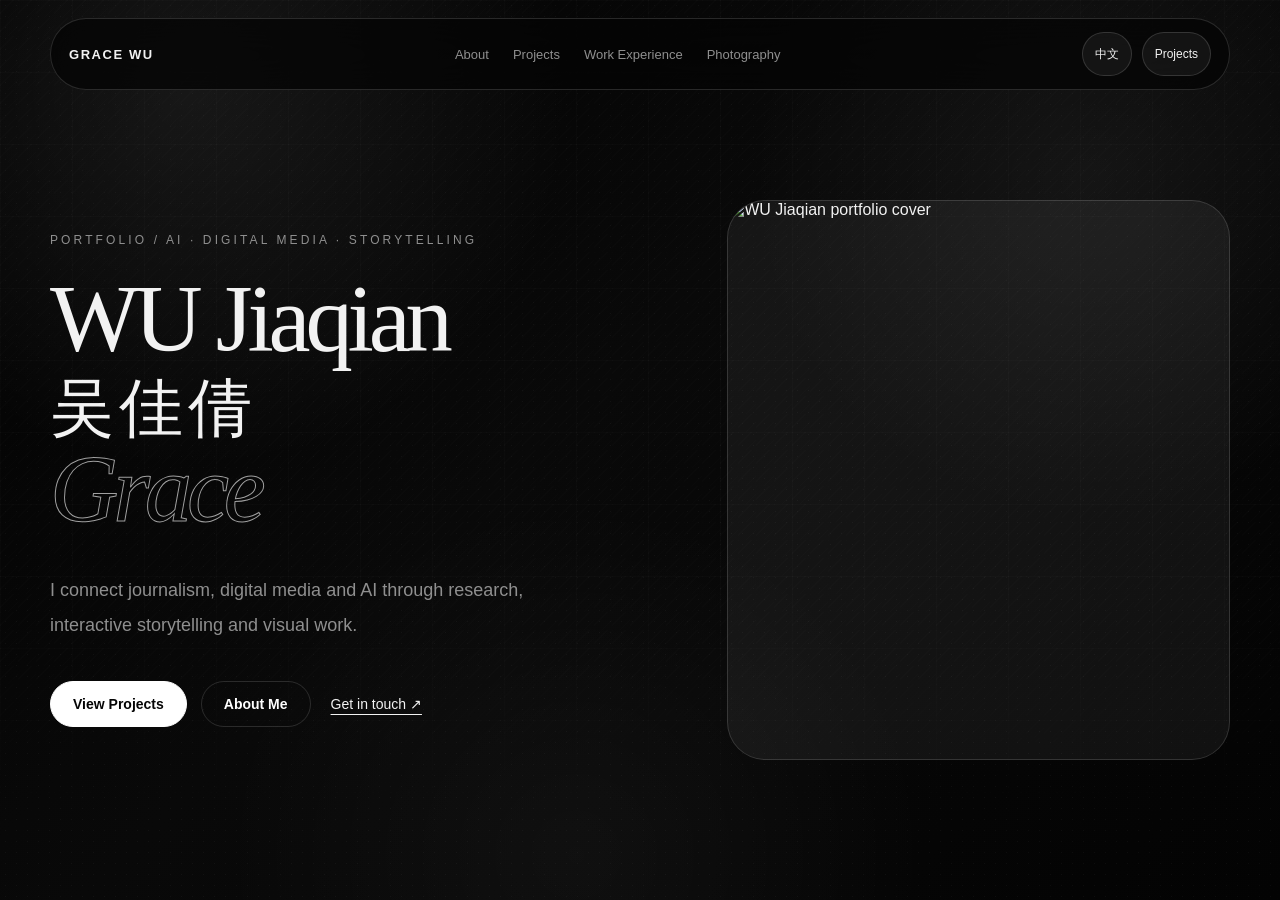
==== index.html @ 97e94408 "Add files via upload" ====
<!DOCTYPE html>
<html lang="en">
<head>
  <meta charset="UTF-8" />
  <meta name="viewport" content="width=device-width, initial-scale=1.0" />
  <title>WU Jiaqian | Home</title>
  <meta name="description" content="WU Jiaqian / Grace Wu — AI, digital media, storytelling and visual work. Home." />
  <link rel="stylesheet" href="style.css" />
</head>

<body data-page-en="Home" data-page-zh="首页">
  <a class="skip-link" href="#main" data-en="Skip to content" data-zh="跳转到正文">Skip to content</a>
  <nav class="navbar" aria-label="Main navigation" data-aria-en="Main navigation" data-aria-zh="主导航">
    <a href="index.html" class="logo">GRACE WU</a>

    <div class="nav-links" id="primaryNav">
      <a href="about.html" data-en="About" data-zh="关于我">About</a>
      <a href="projects.html" data-en="Projects" data-zh="项目">Projects</a>
      <a href="work.html" data-en="Work Experience" data-zh="实习经历">Work Experience</a>
      <a href="photography.html" data-en="Photography" data-zh="摄影作品">Photography</a>
    </div>

    <div class="nav-actions">
      <button class="menu-toggle" type="button" aria-controls="primaryNav" aria-expanded="false" data-en="Menu" data-zh="菜单">Menu</button>
      <button type="button" class="lang-btn">中文</button>
      <a href="projects.html" class="nav-pill" data-en="Projects" data-zh="项目">Projects</a>
    </div>
  </nav>

  <main id="main" tabindex="-1" class="home">
    <div class="container home-layout">
      <div class="home-text reveal">
        <div
          class="home-label"
          data-en="Portfolio / AI · Digital Media · Storytelling"
          data-zh="个人作品集 / AI · 数字媒体 · 叙事"
        >
          Portfolio / AI · Digital Media · Storytelling
        </div>

        <h1 class="home-title">
          <span class="home-name-en">WU Jiaqian</span>
          <span class="home-name-zh">吴佳倩</span>
          <span class="outline">Grace</span>
        </h1>

        <p class="home-desc" data-en="I connect journalism, digital media and AI through research, interactive storytelling and visual work." data-zh="从新闻传播出发，我通过研究、互动叙事与视觉创作，探索数字媒体与 AI 的连接。">I connect journalism, digital media and AI through research, interactive storytelling and visual work.</p>

        <div class="home-actions">
          <a href="projects.html" class="btn btn-primary" data-en="View Projects" data-zh="查看项目">View Projects</a>
          <a href="about.html" class="btn btn-secondary" data-en="About Me" data-zh="关于我">About Me</a>
          <a href="mailto:jiaqian021111@163.com" class="home-contact" data-en="Get in touch ↗" data-zh="联系我 ↗">Get in touch ↗</a>
        </div>
      </div>

      <div class="home-image reveal delay-1">
        <img width="1441" height="1080" decoding="async" fetchpriority="high" src="Personal Website/插图/人1.jpg" alt="WU Jiaqian portfolio cover" />

        <!-- 如果要换成视频封面，删除上面的 img，使用下面这一行：
        <video src="videos/home-cover.mp4" autoplay muted loop playsinline></video>
        -->
      </div>
    </div>
  </main>

  <script src="script.js"></script>
</body>
</html>
---- style.css ----
:root {
  --bg: #050505;
  --bg-soft: #0c0c0c;
  --card: rgba(255, 255, 255, 0.055);
  --card-hover: rgba(255, 255, 255, 0.095);
  --text: #f2f2f2;
  --muted: #8f8f8f;
  --line: rgba(255, 255, 255, 0.14);
  --white: #ffffff;
  --black: #050505;
  --radius: 28px;
}

* {
  margin: 0;
  padding: 0;
  box-sizing: border-box;
}

html {
  scroll-behavior: smooth;
}

body {
  font-family: Inter, -apple-system, BlinkMacSystemFont, "Segoe UI", Arial, sans-serif;
  background:
    radial-gradient(circle at 15% 10%, rgba(255, 255, 255, 0.08), transparent 28%),
    radial-gradient(circle at 85% 20%, rgba(255, 255, 255, 0.055), transparent 26%),
    radial-gradient(circle at 45% 95%, rgba(255, 255, 255, 0.04), transparent 32%),
    linear-gradient(135deg, #020202 0%, #090909 45%, #030303 100%);
  color: var(--text);
  overflow-x: hidden;
}

body::before {
  content: "";
  position: fixed;
  inset: 0;
  z-index: -2;
  pointer-events: none;
  background:
    linear-gradient(rgba(255,255,255,0.024) 1px, transparent 1px),
    linear-gradient(90deg, rgba(255,255,255,0.022) 1px, transparent 1px),
    repeating-linear-gradient(135deg, rgba(255,255,255,0.018) 0 1px, transparent 1px 9px);
  background-size: 72px 72px, 72px 72px, 18px 18px;
  opacity: 0.75;
  mask-image: linear-gradient(to bottom, black 0%, black 65%, transparent 100%);
}

body::after {
  content: "";
  position: fixed;
  inset: 0;
  z-index: -1;
  pointer-events: none;
  opacity: 0.42;
  background-image:
    radial-gradient(rgba(255,255,255,0.18) 0.55px, transparent 0.55px),
    radial-gradient(rgba(255,255,255,0.08) 0.8px, transparent 0.8px);
  background-size: 4px 4px, 11px 11px;
  mix-blend-mode: screen;
}

a {
  color: inherit;
  text-decoration: none;
}

button {
  font-family: inherit;
}

img,
video,
iframe {
  max-width: 100%;
  display: block;
}

.container {
  width: min(1180px, calc(100% - 40px));
  margin: 0 auto;
}

/* ---------- NAV ---------- */

.navbar {
  position: fixed;
  top: 18px;
  left: 50%;
  transform: translateX(-50%);
  width: min(1180px, calc(100% - 40px));
  z-index: 999;
  padding: 13px 18px;
  border: 1px solid var(--line);
  border-radius: 999px;
  background: rgba(5,5,5,0.74);
  backdrop-filter: blur(22px);
  display: flex;
  justify-content: space-between;
  align-items: center;
}

.logo {
  font-size: 13px;
  font-weight: 800;
  letter-spacing: 0.12em;
}

.nav-links {
  display: flex;
  gap: 24px;
  color: var(--muted);
  font-size: 13px;
}

.nav-links a {
  transition: color 0.25s ease;
}

.nav-links a:hover,
.nav-links a.active {
  color: var(--text);
}

.nav-actions {
  display: flex;
  gap: 10px;
  align-items: center;
}

.lang-btn,
.nav-pill {
  border: 1px solid var(--line);
  background: rgba(255,255,255,0.055);
  color: var(--text);
  border-radius: 999px;
  padding: 8px 12px;
  font-size: 12px;
  cursor: pointer;
  transition: all 0.25s ease;
}

.lang-btn:hover,
.nav-pill:hover {
  background: var(--white);
  color: var(--black);
}

/* ---------- HOME ---------- */

.home {
  min-height: 100vh;
  position: relative;
  display: grid;
  align-items: center;
  overflow: hidden;
}

.home-layout {
  display: grid;
  grid-template-columns: minmax(0, 1fr) minmax(360px, 0.82fr);
  gap: 64px;
  align-items: center;
  padding-top: 120px;
}

.home-text {
  position: relative;
  z-index: 2;
}

.home-label {
  color: var(--muted);
  font-size: 12px;
  letter-spacing: 0.26em;
  text-transform: uppercase;
  margin-bottom: 28px;
}

.home-title {
  font-family: Georgia, "Times New Roman", serif;
  font-size: clamp(58px, 9vw, 124px);
  line-height: 0.95;
  letter-spacing: -0.055em;
  font-weight: 400;
  margin-bottom: 38px;
}

.home-title span {
  display: block;
}

.home-name-en {
  white-space: nowrap;
}

.home-name-zh {
  font-family: "Songti SC", "Noto Serif SC", Georgia, serif;
  font-size: clamp(34px, 5vw, 72px);
  letter-spacing: 0.08em;
  margin-top: 14px;
  color: var(--text);
}

.home-title .outline {
  color: transparent;
  -webkit-text-stroke: 1px rgba(255,255,255,0.62);
  font-style: italic;
  margin-top: 6px;
}

.home-desc {
  max-width: 640px;
  color: var(--muted);
  line-height: 1.95;
  font-size: 17px;
  margin-bottom: 38px;
}

.home-actions {
  display: flex;
  flex-wrap: wrap;
  gap: 14px;
}

.btn {
  display: inline-flex;
  align-items: center;
  justify-content: center;
  border-radius: 999px;
  padding: 14px 22px;
  border: 1px solid var(--line);
  font-weight: 650;
  font-size: 14px;
  cursor: pointer;
  transition: all 0.25s ease;
}

.btn-primary {
  background: var(--white);
  color: var(--black);
  border-color: var(--white);
}

.btn-secondary {
  background: transparent;
  color: var(--white);
}

.btn:hover {
  transform: translateY(-3px);
  box-shadow: 0 20px 60px rgba(255,255,255,0.11);
}

.home-image {
  position: relative;
  height: 560px;
  border-radius: 38px;
  border: 1px solid var(--line);
  overflow: hidden;
  background: var(--card);
}

.home-image img,
.home-image video {
  width: 100%;
  height: 100%;
  object-fit: cover;
  filter: none;
  opacity: 1;
}

/* ---------- PAGE COMMON ---------- */

.page {
  padding-top: 150px;
  min-height: 100vh;
}

.page-hero {
  margin-bottom: 42px;
  border-bottom: 1px solid var(--line);
  padding-bottom: 46px;
}

.page-kicker {
  color: var(--muted);
  font-size: 12px;
  letter-spacing: 0.28em;
  text-transform: uppercase;
  margin-bottom: 22px;
}

.page-title {
  font-family: Georgia, "Times New Roman", serif;
  font-size: clamp(42px, 6.5vw, 92px);
  line-height: 1.05;
  letter-spacing: -0.045em;
  font-weight: 400;
  max-width: 980px;
  margin-bottom: 30px;
}

.page-desc {
  max-width: 760px;
  color: var(--muted);
  line-height: 1.95;
  font-size: 16px;
}

/* ---------- PAGE DIRECTORY ---------- */

.page-directory {
  display: grid;
  grid-template-columns: repeat(4, 1fr);
  gap: 14px;
  margin-bottom: 70px;
}

.directory-item {
  position: relative;
  min-height: 118px;
  padding: 20px;
  border: 1px solid var(--line);
  border-radius: 24px;
  background: rgba(255, 255, 255, 0.035);
  overflow: hidden;
  transition: all 0.3s ease;
}

.directory-item::before {
  content: "";
  position: absolute;
  inset: 0;
  background: linear-gradient(135deg, rgba(255,255,255,0.11), transparent);
  opacity: 0;
  transition: opacity 0.3s ease;
}

.directory-item span {
  position: relative;
  z-index: 2;
  display: block;
  color: var(--muted);
  font-size: 12px;
  letter-spacing: 0.16em;
  margin-bottom: 26px;
}

.directory-item strong {
  position: relative;
  z-index: 2;
  font-family: Georgia, "Times New Roman", serif;
  font-weight: 400;
  font-size: 23px;
  line-height: 1.15;
  letter-spacing: -0.02em;
}

.directory-item:hover {
  transform: translateY(-5px);
  background: rgba(255,255,255,0.075);
}

.directory-item:hover::before {
  opacity: 1;
}

.directory-item.active {
  background: var(--white);
  color: var(--black);
  border-color: var(--white);
}

.directory-item.active span {
  color: rgba(0,0,0,0.5);
}

.directory-item.active strong {
  color: var(--black);
}

/* ---------- CARDS ---------- */

.card {
  border: 1px solid var(--line);
  background: linear-gradient(145deg, rgba(255,255,255,0.065), rgba(255,255,255,0.025));
  border-radius: var(--radius);
  padding: 34px;
  transition: all 0.28s ease;
}

.card:hover {
  background: var(--card-hover);
  transform: translateY(-4px);
}

.card h2,
.card h3 {
  font-family: Georgia, "Times New Roman", serif;
  font-weight: 400;
  letter-spacing: -0.025em;
  margin-bottom: 16px;
}

.card p {
  color: var(--muted);
  line-height: 1.95;
  font-size: 15px;
}

/* ---------- ABOUT ---------- */

.about-photo-pair {
  display: grid;
  grid-template-columns: 1fr 1fr;
  gap: 22px;
  margin-bottom: 34px;
}

.portrait-card {
  border: 1px solid var(--line);
  border-radius: var(--radius);
  overflow: hidden;
  min-height: 430px;
  background: var(--card);
}

.portrait-card.tall {
  min-height: 540px;
}

.portrait-card img {
  width: 100%;
  height: 100%;
  min-height: inherit;
  object-fit: cover;
  filter: none;
  opacity: 1;
}

.about-story-card p + p {
  margin-top: 16px;
}

.focus-grid,
.skills-grid {
  display: grid;
  grid-template-columns: repeat(3, minmax(0, 1fr));
  gap: 18px;
  margin-top: 34px;
}

.skills-section {
  margin-top: 90px;
}

.skills-grid {
  grid-template-columns: repeat(4, minmax(0, 1fr));
}

/* ---------- EDUCATION ---------- */

.education-section {
  margin-top: 90px;
}

.section-mini-head {
  margin-bottom: 34px;
  max-width: 820px;
}

.education-title {
  font-family: Georgia, "Times New Roman", serif;
  font-size: clamp(34px, 5vw, 64px);
  font-weight: 400;
  line-height: 1.08;
  letter-spacing: -0.04em;
  color: var(--text);
  margin-bottom: 20px;
}

.education-list {
  display: grid;
  gap: 18px;
}

.education-card {
  display: grid;
  grid-template-columns: 88px 150px 1fr;
  gap: 28px;
  align-items: center;
  padding: 30px;
  border: 1px solid var(--line);
  border-radius: var(--radius);
  background: linear-gradient(145deg, rgba(255,255,255,0.065), rgba(255,255,255,0.025));
  transition: all 0.28s ease;
}

.education-card:hover {
  background: var(--card-hover);
  transform: translateY(-4px);
}

.logo-frame,
.company-logo {
  width: 88px;
  height: 88px;
  border: 1px solid var(--line);
  border-radius: 22px;
  background: rgba(255,255,255,0.055);
  overflow: hidden;
  display: flex;
  align-items: center;
  justify-content: center;
  flex-shrink: 0;
}

.logo-frame img,
.company-logo img {
  width: 100%;
  height: 100%;
  object-fit: contain;
  padding: 12px;
  filter: none;
  opacity: 1;
}

.education-year {
  color: var(--muted);
  font-size: 14px;
  letter-spacing: 0.08em;
  font-weight: 700;
}

.education-content h3 {
  font-family: Georgia, "Times New Roman", serif;
  font-size: 28px;
  font-weight: 400;
  letter-spacing: -0.035em;
  margin-bottom: 8px;
}

.education-content h4 {
  color: var(--muted);
  font-size: 15px;
  font-weight: 500;
  margin-bottom: 14px;
}

.education-content p {
  color: var(--muted);
  line-height: 1.85;
  font-size: 15px;
}

/* ---------- PROJECTS ---------- */

.filters {
  display: flex;
  gap: 10px;
  flex-wrap: wrap;
  margin-bottom: 30px;
}

.filter-btn {
  border: 1px solid var(--line);
  background: rgba(255,255,255,0.04);
  color: var(--muted);
  padding: 10px 15px;
  border-radius: 999px;
  cursor: pointer;
  transition: all 0.25s ease;
}

.filter-btn.active,
.filter-btn:hover {
  background: var(--white);
  color: var(--black);
}

.project-grid {
  display: grid;
  grid-template-columns: repeat(3, 1fr);
  gap: 22px;
}

.project-card {
  position: relative;
  min-height: 450px;
  border: 1px solid var(--line);
  border-radius: var(--radius);
  overflow: hidden;
  background: var(--card);
  cursor: pointer;
  transition: all 0.32s ease;
}

.project-card:hover {
  transform: translateY(-8px);
  background: var(--card-hover);
}

.project-card img,
.project-card video {
  width: 100%;
  height: 100%;
  min-height: 450px;
  object-fit: cover;
  filter: none;
  opacity: 1;
  transition: all 0.55s ease;
}

.project-card:hover img,
.project-card:hover video {
  transform: scale(1.04);
  opacity: 1;
}

.project-content {
  position: absolute;
  z-index: 2;
  left: 22px;
  right: 22px;
  bottom: 22px;
  padding: 18px;
  border-radius: 20px;
  background: rgba(0, 0, 0, 0.58);
  border: 1px solid rgba(255, 255, 255, 0.16);
  backdrop-filter: blur(12px);
}

.project-type {
  color: var(--muted);
  font-size: 12px;
  letter-spacing: 0.16em;
  text-transform: uppercase;
  margin-bottom: 12px;
}

.project-content h3 {
  font-family: Georgia, "Times New Roman", serif;
  font-weight: 400;
  font-size: 27px;
  line-height: 1.1;
  letter-spacing: -0.025em;
  margin-bottom: 14px;
}

.project-content p {
  color: var(--text);
  opacity: 0.88;
  line-height: 1.65;
  font-size: 14px;
}

/* ---------- WORK ---------- */

.work-wide-photo {
  border: 1px solid var(--line);
  border-radius: var(--radius);
  overflow: hidden;
  background: var(--card);
  margin-bottom: 34px;
  height: 360px;
}

.work-wide-photo img {
  width: 100%;
  height: 100%;
  object-fit: cover;
  filter: none;
  opacity: 1;
}

.work-list {
  display: grid;
  gap: 18px;
}

.work-card {
  display: grid;
  grid-template-columns: 88px 120px 1fr 150px;
  gap: 28px;
  align-items: center;
  padding: 30px;
  border: 1px solid var(--line);
  background: var(--card);
  border-radius: var(--radius);
  transition: all 0.3s ease;
}

.work-card:hover {
  background: var(--card-hover);
  transform: translateX(8px);
}

.work-year {
  color: var(--muted);
  font-weight: 700;
  font-size: 14px;
}

.work-card h3 {
  font-family: Georgia, "Times New Roman", serif;
  font-size: 26px;
  font-weight: 400;
  letter-spacing: -0.035em;
  margin-bottom: 8px;
}

.work-card h4 {
  color: var(--muted);
  font-size: 14px;
  font-weight: 500;
  margin-bottom: 12px;
}

.work-card p {
  color: var(--muted);
  line-height: 1.8;
  font-size: 15px;
}

.mini-link {
  border: 1px solid var(--line);
  border-radius: 999px;
  padding: 10px 14px;
  color: var(--text);
  text-align: center;
  font-size: 13px;
  transition: all 0.25s ease;
  background: rgba(255,255,255,0.04);
  cursor: pointer;
}

.mini-link:hover {
  background: var(--white);
  color: var(--black);
}

/* ---------- PHOTOGRAPHY ---------- */
.embed-wrap {
  position: relative;
  width: 100%;
  aspect-ratio: 16 / 9;
  background: #111;
  overflow: hidden;
}

.embed-wrap iframe {
  width: 100%;
  height: 100%;
  border: 0;
  display: block;
}

.video-feature .embed-wrap {
  width: 100%;
}

.media-item .embed-wrap iframe {
  max-height: none;
  object-fit: initial;
}


.video-feature {
  position: relative;
  border: 1px solid var(--line);
  border-radius: var(--radius);
  overflow: hidden;
  background: var(--card);
  margin-bottom: 22px;
}

.video-feature video {
  width: 100%;
  max-height: 620px;
  object-fit: cover;
  filter: none;
  opacity: 1;
}

.photo-grid {
  display: grid;
  grid-template-columns: 1.1fr 0.95fr 0.95fr;
  grid-auto-rows: 280px;
  gap: 18px;
}

.photo-card {
  position: relative;
  border: 1px solid var(--line);
  border-radius: var(--radius);
  overflow: hidden;
  background: var(--card);
  cursor: pointer;
  text-align: left;
  color: inherit;
}

button.photo-card {
  appearance: none;
  border: 1px solid var(--line);
}

.photo-card.large {
  grid-row: span 2;
}

.photo-card.wide {
  grid-column: span 2;
}

.photo-card img,
.photo-card video {
  width: 100%;
  height: 100%;
  object-fit: cover;
  filter: none;
  opacity: 1;
  transition: all 0.48s ease;
}

.photo-card:hover img,
.photo-card:hover video {
  transform: scale(1.04);
  opacity: 1;
}

.photo-caption {
  position: absolute;
  left: 16px;
  right: 16px;
  bottom: 16px;
  padding: 12px 14px;
  border-radius: 16px;
  background: rgba(0,0,0,0.58);
  border: 1px solid var(--line);
  backdrop-filter: blur(12px);
  color: var(--text);
  font-size: 13px;
}

.photo-caption strong {
  display: block;
  font-family: Georgia, "Times New Roman", serif;
  font-weight: 400;
  font-size: 17px;
  margin-bottom: 6px;
}

.photo-caption span {
  display: block;
  color: rgba(255,255,255,0.72);
  line-height: 1.55;
  font-size: 12px;
}

.photo-caption.static {
  position: static;
  border-radius: 0;
  border-left: 0;
  border-right: 0;
  border-bottom: 0;
}

/* ---------- CONTACT FOOTER ---------- */

.contact-footer {
  margin-top: 115px;
  border-top: 1px solid var(--line);
  padding: 70px 0 34px;
}

.contact-box {
  border: 1px solid var(--line);
  border-radius: 36px;
  padding: 50px;
  background:
    linear-gradient(135deg, rgba(255,255,255,0.09), transparent),
    var(--card);
  display: grid;
  grid-template-columns: 1.1fr 0.9fr;
  gap: 34px;
  align-items: center;
}

.compact-contact {
  display: block;
  padding: 34px;
}

.contact-links {
  display: grid;
  gap: 12px;
}

.compact-contact .contact-links {
  grid-template-columns: repeat(2, minmax(0, 1fr));
}

.contact-links a {
  border: 1px solid var(--line);
  padding: 15px 18px;
  border-radius: 999px;
  color: var(--text);
  transition: all 0.25s ease;
  text-align: center;
}

.contact-links a:hover {
  background: var(--white);
  color: var(--black);
}

.footer-note {
  color: var(--muted);
  text-align: center;
  font-size: 13px;
  margin-top: 34px;
}

/* ---------- MODAL ---------- */

.modal {
  position: fixed;
  inset: 0;
  z-index: 3000;
  background: rgba(0,0,0,0.86);
  backdrop-filter: blur(10px);
  display: none;
  justify-content: center;
  align-items: center;
  padding: 22px;
}

.modal.active {
  display: flex;
}

.modal-box {
  width: min(980px, 100%);
  max-height: 88vh;
  overflow-y: auto;
  border: 1px solid var(--line);
  border-radius: 34px;
  background: #080808;
}

.modal-cover {
  height: 370px;
  overflow: hidden;
  border-radius: 34px 34px 0 0;
  background: #111;
}

.modal-cover img,
.modal-cover video,
.modal-cover iframe {
  width: 100%;
  height: 100%;
  object-fit: cover;
  filter: none;
  opacity: 1;
}

.modal-body {
  padding: 34px;
  position: relative;
}

.modal-close {
  position: absolute;
  right: 22px;
  top: 22px;
  width: 42px;
  height: 42px;
  border-radius: 999px;
  border: 1px solid var(--line);
  background: rgba(255,255,255,0.08);
  color: var(--white);
  font-size: 24px;
  cursor: pointer;
  z-index: 5;
}

.modal-body h2 {
  font-family: Georgia, "Times New Roman", serif;
  font-size: clamp(34px, 5vw, 58px);
  font-weight: 400;
  line-height: 1.05;
  letter-spacing: -0.045em;
  margin-bottom: 18px;
  max-width: 760px;
}

.modal-body p {
  color: var(--muted);
  line-height: 1.85;
  max-width: 760px;
}

.media-list {
  display: grid;
  gap: 18px;
  margin-top: 28px;
}

.media-item {
  border: 1px solid var(--line);
  border-radius: 24px;
  background: rgba(255,255,255,0.045);
  overflow: hidden;
}

.media-item video,
.media-item img,
.media-item iframe {
  width: 100%;
  display: block;
  max-height: 70vh;
  object-fit: contain;
  background: #111;
  filter: none;
  opacity: 1;
}

.media-item iframe {
  height: 68vh;
  border: 0;
}

.media-label,
.media-link {
  display: flex;
  align-items: center;
  justify-content: space-between;
  gap: 12px;
  padding: 14px 16px;
  color: var(--text);
  font-size: 14px;
  border-top: 1px solid var(--line);
}

.media-link {
  border-top: 0;
  transition: all 0.25s ease;
}

.media-link:hover {
  background: var(--white);
  color: var(--black);
}

/* ---------- PHOTO MODAL ---------- */

.photo-modal {
  padding: 20px;
}

.photo-modal-box {
  width: min(1120px, 100%);
  max-height: 92vh;
  position: relative;
  border: 1px solid var(--line);
  border-radius: 30px;
  background: rgba(5,5,5,0.96);
  overflow: hidden;
  display: grid;
  grid-template-rows: minmax(0, 1fr) auto;
}

.photo-modal-box img {
  width: 100%;
  max-height: 74vh;
  object-fit: contain;
  background: #050505;
  filter: none;
  opacity: 1;
}

.photo-modal-close {
  position: absolute;
  top: 18px;
  right: 18px;
}

.photo-modal-text {
  padding: 22px 26px 26px;
  border-top: 1px solid var(--line);
  background: rgba(255,255,255,0.035);
}

.photo-modal-text h2 {
  font-family: Georgia, "Times New Roman", serif;
  font-weight: 400;
  font-size: clamp(28px, 4vw, 48px);
  letter-spacing: -0.035em;
  margin-bottom: 10px;
}

.photo-modal-text p {
  color: var(--muted);
  line-height: 1.8;
}

/* ---------- ANIMATION ---------- */

.reveal {
  opacity: 0;
  transform: translateY(34px);
  transition: opacity 0.8s ease, transform 0.8s ease;
}

.reveal.visible {
  opacity: 1;
  transform: translateY(0);
}

.delay-1 {
  transition-delay: 0.08s;
}

.delay-2 {
  transition-delay: 0.16s;
}

.delay-3 {
  transition-delay: 0.24s;
}

/* ---------- RESPONSIVE ---------- */

@media (max-width: 980px) {
  .nav-links {
    display: none;
  }

  .home-layout {
    grid-template-columns: 1fr;
    gap: 42px;
    padding-top: 130px;
  }

  .home-image {
    height: 500px;
  }

  .page-directory {
    grid-template-columns: repeat(2, 1fr);
  }

  .about-photo-pair {
    grid-template-columns: 1fr 1fr;
  }

  .focus-grid,
  .skills-grid {
    grid-template-columns: repeat(2, minmax(0, 1fr));
  }

  .education-card,
  .work-card {
    grid-template-columns: 1fr;
  }

  .logo-frame,
  .company-logo {
    width: 82px;
    height: 82px;
  }

  .project-grid {
    grid-template-columns: repeat(2, 1fr);
  }

  .photo-grid {
    grid-template-columns: 1fr 1fr;
  }

  .photo-card.large,
  .photo-card.wide {
    grid-column: span 1;
    grid-row: span 1;
  }

  .compact-contact .contact-links {
    grid-template-columns: 1fr;
  }

  .work-wide-photo {
    height: 300px;
  }
}

@media (max-width: 640px) {
  .container,
  .navbar {
    width: min(100% - 26px, 1180px);
  }

  .logo {
    font-size: 12px;
  }

  .nav-actions {
    gap: 6px;
  }

  .lang-btn,
  .nav-pill {
    padding: 8px 10px;
    font-size: 11px;
  }

  .page {
    padding-top: 130px;
  }

  .home-layout {
    padding-top: 120px;
  }

  .home-title {
    font-size: clamp(54px, 16vw, 72px);
  }

  .home-name-en {
    white-space: normal;
  }

  .home-name-zh {
    font-size: 40px;
    margin-top: 10px;
  }

  .page-title {
    font-size: 44px;
    line-height: 1.08;
  }

  .home-desc,
  .page-desc {
    font-size: 16px;
  }

  .home-image {
    height: 420px;
  }

  .page-directory {
    grid-template-columns: 1fr;
    margin-bottom: 48px;
  }

  .directory-item {
    min-height: 92px;
  }

  .directory-item span {
    margin-bottom: 16px;
  }

  .directory-item strong {
    font-size: 21px;
  }

  .about-photo-pair,
  .focus-grid,
  .skills-grid,
  .project-grid,
  .photo-grid {
    grid-template-columns: 1fr;
  }

  .portrait-card,
  .portrait-card.tall {
    min-height: 390px;
  }

  .education-section,
  .skills-section {
    margin-top: 70px;
  }

  .education-card {
    padding: 24px;
  }

  .education-content h3 {
    font-size: 24px;
  }

  .project-card,
  .project-card img,
  .project-card video {
    min-height: 390px;
  }

  .work-wide-photo {
    height: 230px;
  }

  .contact-box {
    padding: 30px;
  }

  .modal-cover {
    height: 250px;
  }

  .modal-body {
    padding: 24px;
  }

  .media-item iframe {
    height: 420px;
  }

  .video-feature video {
    max-height: 430px;
  }

  .photo-caption {
    left: 12px;
    right: 12px;
    bottom: 12px;
  }

  .photo-caption span {
    display: none;
  }

  .photo-modal-box img {
    max-height: 68vh;
  }
}
/* Usability and responsive refinements */
:root { color-scheme: dark; }
body { font-family: -apple-system, BlinkMacSystemFont, "Segoe UI", "PingFang SC", "Microsoft YaHei", Arial, sans-serif; }
[hidden] { display: none !important; }
.reveal, .reveal.visible { opacity: 1; transform: none; }
:focus-visible { outline: 2px solid #fff; outline-offset: 5px; }
.skip-link { position: fixed; top: 10px; left: 20px; transform: translateY(-160%); z-index: 4000; background: #fff; color: #050505; padding: 12px 18px; border-radius: 12px; }
.skip-link:focus { transform: none; }
.home-layout { padding-bottom: 60px; }
.home-name-en { white-space: normal; overflow-wrap: anywhere; }
.home-title { font-size: clamp(58px, 7.4vw, 104px); }
.home-desc { max-width: 540px; font-size: 18px; }
.home-contact { align-self: center; padding: 14px 6px; font-size: 14px; text-decoration: underline; text-underline-offset: 5px; }
.menu-toggle { display: none; border: 1px solid var(--line); border-radius: 999px; background: transparent; color: var(--text); padding: 10px 14px; cursor: pointer; }
.lang-btn, .nav-pill, .menu-toggle { min-height: 44px; }
.nav-pill { display: inline-flex; align-items: center; }
.nav-links a { padding: 12px 0; }
.page-directory { gap: 10px; margin-bottom: 38px; }
.directory-item { min-height: 0; padding: 16px 18px; border-radius: 18px; display: flex; align-items: center; gap: 12px; }
.directory-item span { margin-bottom: 0; }
.directory-item strong { font-size: 19px; }
.card:hover, .education-card:hover, .work-card:hover { transform: none; }
.card h2, .education-content, .work-card > div { min-width: 0; overflow-wrap: anywhere; }
.project-grid { grid-template-columns: repeat(3, minmax(0, 1fr)); }
.project-card { height: 450px; }
.project-card > img { height: 100%; min-height: 0; }
.project-content h3 { font-size: clamp(22px, 2vw, 27px); overflow-wrap: anywhere; }
.filter-status { color: var(--muted); font-size: 13px; margin: -14px 0 22px; }
.filter-btn { min-height: 44px; }
.filters { display: none; }
.js-ready .filters { display: flex; }
html:not(.js-ready) .lang-btn { display: none; }
.modal-box { position: relative; overscroll-behavior: contain; }
.modal-body { position: static; }
.modal-close { background: #171717; min-width: 44px; min-height: 44px; }
.modal-body h2 { padding-right: 42px; overflow-wrap: anywhere; }
.modal-cover { height: min(36vh, 330px); }
.modal-cover img { object-fit: contain; }
.media-item .embed-wrap iframe { height: 100%; max-height: none; }
.media-item--pdf iframe { height: min(68vh, 720px); }
.media-link { min-height: 48px; overflow-wrap: anywhere; }
.media-item--image img { height: auto; }
.photo-modal-box { overflow-y: auto; display: block; overscroll-behavior: contain; }
.photo-modal-box img { height: auto; max-height: 64vh; }
.photo-original { display: inline-block; margin-top: 16px; text-decoration: underline; text-underline-offset: 4px; padding: 8px 0; }
.contact-links a { overflow-wrap: anywhere; }
@media (max-width: 980px) {
  .js-ready .menu-toggle { display: inline-flex; align-items: center; }
  .navbar.menu-open .nav-links, html:not(.js-ready) .nav-links { display: flex; position: absolute; top: calc(100% + 10px); left: 0; right: 0; flex-direction: column; gap: 2px; padding: 12px 20px; border: 1px solid var(--line); border-radius: 22px; background: #101010; box-shadow: 0 16px 40px #0008; }
  html:not(.js-ready) .nav-links { flex-direction: row; flex-wrap: wrap; gap: 6px 18px; }
  html:not(.js-ready) .page, html:not(.js-ready) .home-layout { padding-top: 235px; }
  .nav-links a { min-height: 44px; }
  .project-grid { grid-template-columns: repeat(2, minmax(0, 1fr)); }
  .home-title { font-size: clamp(58px, 10vw, 96px); }
}
@media (max-width: 640px) {
  .navbar { padding: 9px 12px; }
  .menu-toggle, .lang-btn, .nav-pill { padding: 8px 10px; font-size: 12px; }
  .nav-actions { gap: 4px; }
  .home-title { font-size: clamp(48px, 12vw, 72px); }
  .home-image { height: 360px; }
  .page-hero { margin-bottom: 24px; padding-bottom: 26px; }
  .page-title { font-size: clamp(32px, 8.7vw, 44px); }
  .page-directory { grid-template-columns: repeat(2, minmax(0, 1fr)); gap: 8px; margin-bottom: 28px; }
  .directory-item { padding: 13px 12px; min-height: 60px; gap: 8px; }
  .directory-item span { margin-bottom: 0; font-size: 10px; }
  .directory-item strong { font-size: 16px; }
  .about-photo-pair { grid-template-columns: repeat(2, minmax(0, 1fr)); gap: 12px; }
  .portrait-card, .portrait-card.tall { min-height: 0; height: 240px; border-radius: 20px; }
  .portrait-card img { height: 100%; min-height: 0; }
  .card, .work-card { padding: 24px; }
  .project-grid { grid-template-columns: minmax(0, 1fr); }
  .project-card { height: 420px; min-height: 0; }
  .project-card img { min-height: 0; }
  .project-content { left: 14px; right: 14px; bottom: 14px; padding: 16px; }
  .project-content h3 { font-size: 26px; }
  .contact-footer { margin-top: 70px; padding-top: 34px; }
  .contact-box { padding: 18px; }
  .modal { padding: 12px; }
  .modal-box { max-height: 90vh; max-height: 90dvh; border-radius: 24px; }
  .modal-body { padding: 24px 20px; }
  .modal-body h2 { font-size: 30px; }
  .modal-close { top: 12px; right: 12px; }
  .media-item--pdf iframe { height: 55vh; }
  .media-item .embed-wrap iframe { height: 100%; }
  .photo-modal-box { max-height: 90vh; max-height: 90dvh; }
}
@media (prefers-reduced-motion: reduce) {
  html { scroll-behavior: auto; }
  *, *::before, *::after { animation: none !important; transition: none !important; }
  .btn:hover, .project-card:hover, .directory-item:hover, .photo-card:hover img { transform: none; }
}

.fallback-media { margin-top: 36px; padding: 24px; border: 1px solid var(--line); border-radius: 24px; }
.fallback-media h3 { margin: 24px 0 12px; }
.fallback-media ul { padding-left: 20px; }
.fallback-media a { display: inline-block; padding: 8px 0; text-decoration: underline; }
html:not(.js-ready) .filter-status { display: none; }

/* Original logo assets retain their full mark and their intended background. */
.logo-frame, .company-logo {
  background: #fff;
  border-color: rgba(255,255,255,0.2);
}
.logo-frame img, .company-logo img {
  width: 100%;
  height: 100%;
  padding: 0;
  object-fit: contain;
}
.company-logo--hkpapa { background: rgb(41,58,104); }
.company-logo--dewu { background: rgb(20,21,26); }
.company-logo--gdtv { background: #fff; }
.company-logo--gdtv img { padding: 5px; }
.work-period { color: var(--muted); font-size: 13px; line-height: 1.6; margin: 0 0 12px; }
.work-card--no-samples > div:last-child { grid-column: 3 / -1; }
@media (max-width: 980px) {
  .work-card--no-samples > div:last-child { grid-column: auto; }
}
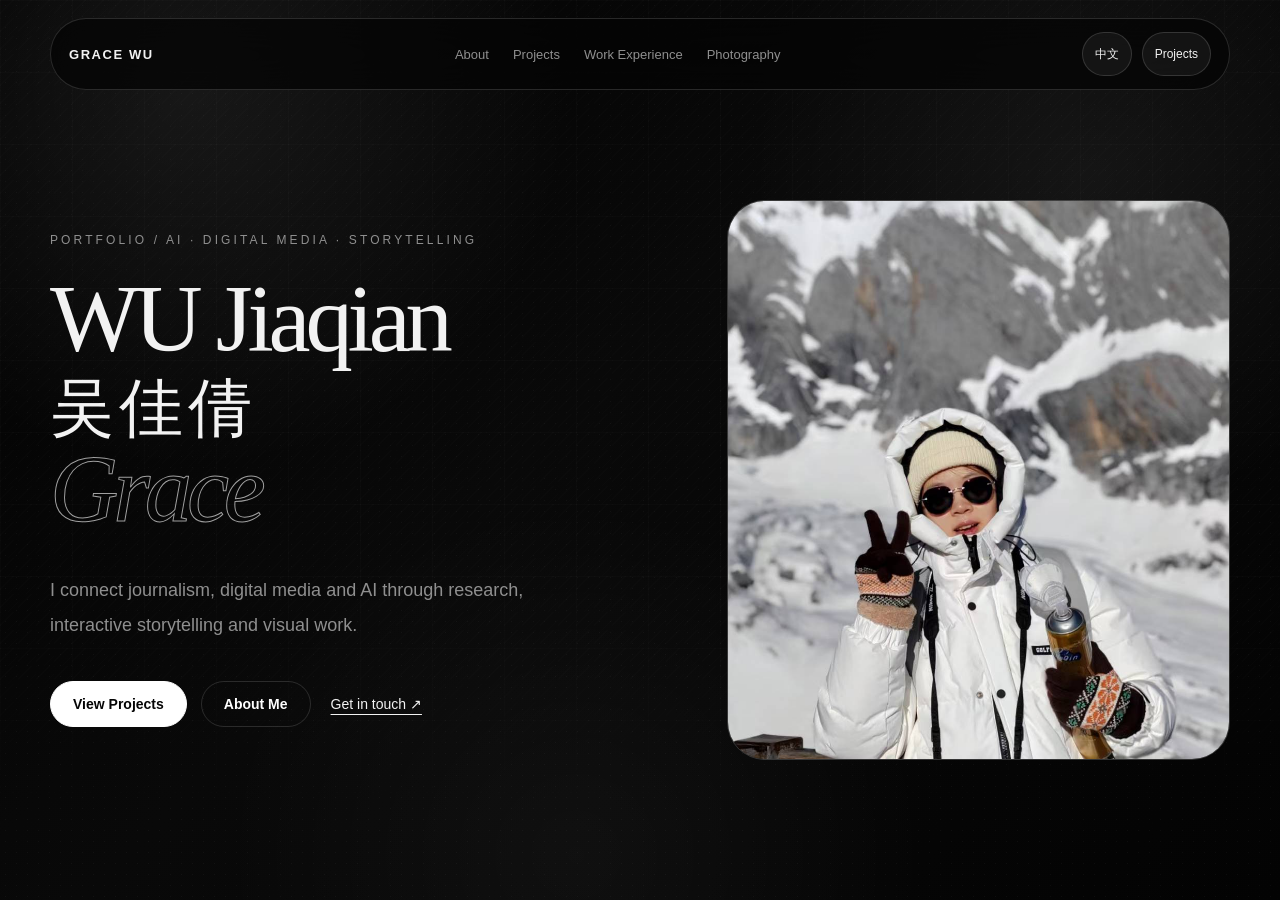
==== commit 3660c926: "Add files via upload" ====
--- a/index.html
+++ b/index.html
@@ -54,7 +54,7 @@
       </div>
 
       <div class="home-image reveal delay-1">
-        <img width="1441" height="1080" decoding="async" fetchpriority="high" src="Personal Website/插图/人1.jpg" alt="WU Jiaqian portfolio cover" />
+        <img width="1441" height="1080" decoding="async" fetchpriority="high" src="人1.jpg" alt="WU Jiaqian portfolio cover" />
 
         <!-- 如果要换成视频封面，删除上面的 img，使用下面这一行：
         <video src="videos/home-cover.mp4" autoplay muted loop playsinline></video>
